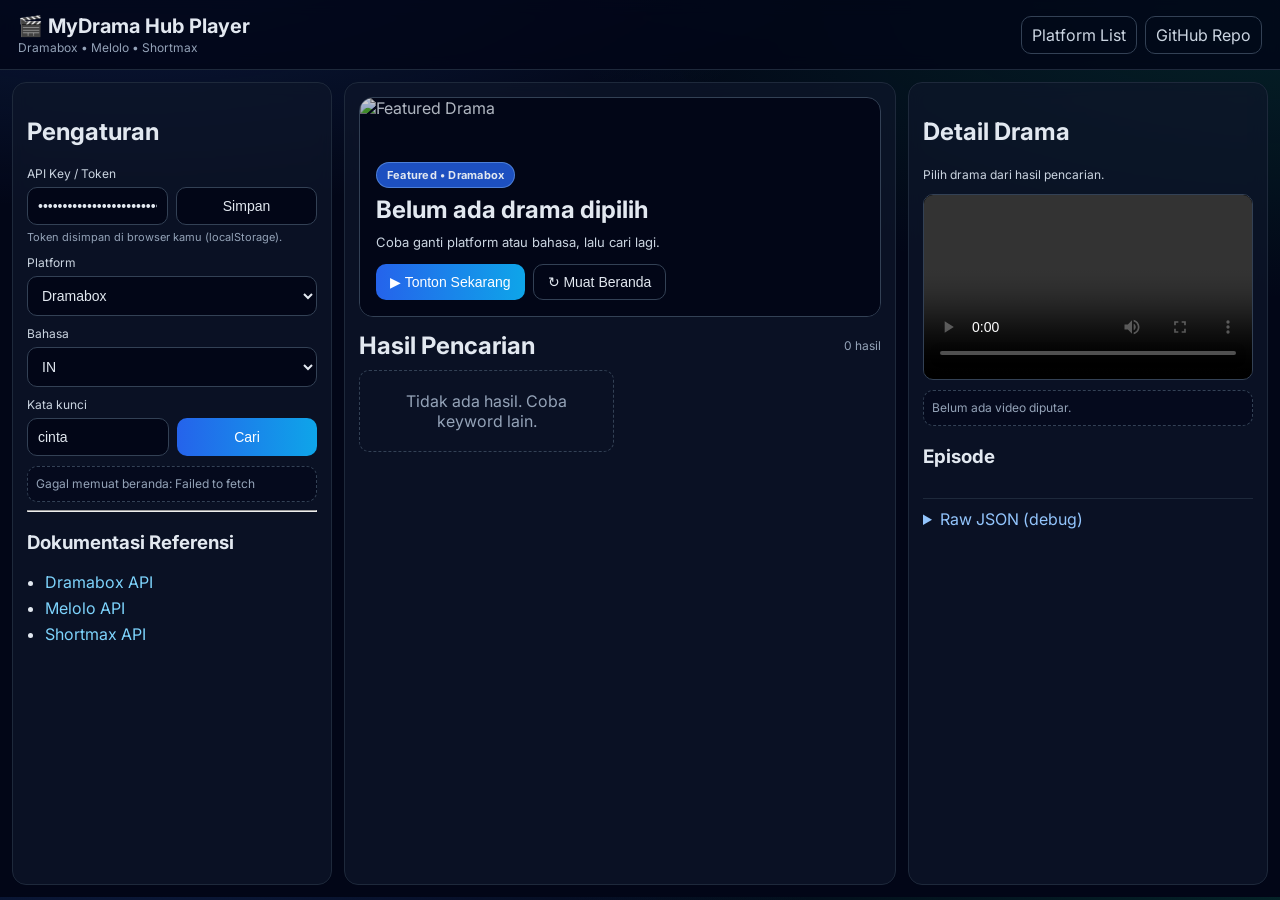
==== hub.html @ 2ad46fdf "Adopt Drakula-style platform catalog and split out dedicated hub player" ====
<!DOCTYPE html>
<html lang="id">
<head>
  <meta charset="UTF-8" />
  <meta name="viewport" content="width=device-width, initial-scale=1.0" />
  <title>MyDrama Hub Player</title>
  <meta name="description" content="Player drama dari Dramabox, Melolo, dan Shortmax dalam satu website." />
  <link rel="preconnect" href="https://fonts.googleapis.com">
  <link rel="preconnect" href="https://fonts.gstatic.com" crossorigin>
  <link href="https://fonts.googleapis.com/css2?family=Inter:wght@400;500;600;700;800&display=swap" rel="stylesheet">
  <link rel="stylesheet" href="hub.css" />
</head>
<body>
  <header class="topbar">
    <div>
      <h1>🎬 MyDrama Hub Player</h1>
      <p>Dramabox • Melolo • Shortmax</p>
    </div>
    <div class="top-actions">
      <a class="gh-link" href="./index.html">Platform List</a>
      <a class="gh-link" href="https://github.com/remek8787/mydrama" target="_blank" rel="noopener">GitHub Repo</a>
    </div>
  </header>

  <main class="layout">
    <aside class="panel left">
      <h2>Pengaturan</h2>

      <label>API Key / Token</label>
      <div class="row">
        <input id="apiKey" type="password" placeholder="Masukkan API key" />
        <button id="saveKeyBtn">Simpan</button>
      </div>
      <small>Token disimpan di browser kamu (localStorage).</small>

      <label>Platform</label>
      <select id="platformSelect"></select>

      <label>Bahasa</label>
      <select id="langSelect"></select>

      <label>Kata kunci</label>
      <div class="row">
        <input id="queryInput" type="text" placeholder="Opsional (kosong = beranda)" />
        <button id="searchBtn" class="primary">Cari</button>
      </div>

      <div id="status" class="status">Siap mencari drama…</div>

      <hr>
      <h3>Dokumentasi Referensi</h3>
      <ul class="links">
        <li><a href="https://dramabox.dramabos.my.id/api.html" target="_blank" rel="noopener">Dramabox API</a></li>
        <li><a href="https://melolo.dramabos.my.id/api.html" target="_blank" rel="noopener">Melolo API</a></li>
        <li><a href="https://shortmax.dramabos.my.id/api.html" target="_blank" rel="noopener">Shortmax API</a></li>
      </ul>
    </aside>

    <section class="panel content">
      <section id="heroBanner" class="hero-banner">
        <img id="heroImage" src="https://dummyimage.com/1200x500/0f172a/94a3b8&text=MyDrama+Hub" alt="Featured Drama" />
        <div class="hero-overlay">
          <span id="heroBadge" class="hero-badge">Featured</span>
          <h2 id="heroTitle">Selamat datang di MyDrama Hub</h2>
          <p id="heroDesc">Pilih platform lalu klik Cari untuk memulai. Sekarang sudah support autoplay beranda tanpa keyword.</p>
          <div class="hero-actions">
            <button id="heroWatchBtn" class="primary">▶ Tonton Sekarang</button>
            <button id="heroRefreshBtn">↻ Muat Beranda</button>
          </div>
        </div>
      </section>

      <div class="grid-title">
        <h2>Hasil Pencarian</h2>
        <span id="resultCount">0 hasil</span>
      </div>
      <div id="resultGrid" class="result-grid"></div>
    </section>

    <aside class="panel right">
      <h2 id="detailTitle">Detail Drama</h2>
      <div id="detailMeta" class="meta">Pilih drama dari hasil pencarian.</div>

      <div class="player-wrap">
        <video id="videoPlayer" controls playsinline></video>
      </div>
      <div id="playerInfo" class="status">Belum ada video diputar.</div>

      <h3>Episode</h3>
      <div id="episodeList" class="episode-list"></div>

      <details>
        <summary>Raw JSON (debug)</summary>
        <pre id="rawJson">{}</pre>
      </details>
    </aside>
  </main>

  <script src="https://cdn.jsdelivr.net/npm/hls.js@latest"></script>
  <script src="app.js"></script>
</body>
</html>
---- hub.css ----
* { box-sizing: border-box; }
body {
  margin: 0;
  font-family: Inter, system-ui, -apple-system, Segoe UI, Roboto, sans-serif;
  color: #e2e8f0;
  background:
    radial-gradient(1200px 500px at 10% -10%, rgba(59,130,246,.2), transparent 60%),
    radial-gradient(1200px 500px at 100% 0%, rgba(16,185,129,.16), transparent 60%),
    #020617;
}

.topbar {
  display: flex;
  justify-content: space-between;
  align-items: center;
  padding: 14px 18px;
  border-bottom: 1px solid #1e293b;
  background: rgba(2, 6, 23, 0.8);
  backdrop-filter: blur(8px);
  position: sticky;
  top: 0;
  z-index: 20;
}
.topbar h1 { margin: 0; font-size: 20px; }
.topbar p { margin: 2px 0 0; color: #94a3b8; font-size: 12px; }
.top-actions { display: flex; gap: 8px; }
.gh-link {
  color: #cbd5e1;
  text-decoration: none;
  border: 1px solid #334155;
  border-radius: 10px;
  padding: 8px 10px;
}
.gh-link:hover { border-color: #60a5fa; color: #fff; }

.layout {
  height: calc(100vh - 73px);
  display: grid;
  grid-template-columns: 320px 1fr 360px;
  gap: 12px;
  padding: 12px;
}

.panel {
  border: 1px solid #1e293b;
  border-radius: 14px;
  padding: 14px;
  background: rgba(15, 23, 42, 0.72);
  backdrop-filter: blur(8px);
  overflow: auto;
}

label {
  display: block;
  margin: 10px 0 6px;
  font-size: 12px;
  color: #cbd5e1;
}
input, select, button {
  width: 100%;
  border: 1px solid #334155;
  border-radius: 10px;
  background: #020617;
  color: #e2e8f0;
  padding: 10px;
  font-size: 14px;
}
button { cursor: pointer; }
button:hover { border-color: #60a5fa; }
button.primary {
  background: linear-gradient(90deg, #2563eb, #0ea5e9);
  border: none;
  color: #fff;
}
small { color: #94a3b8; font-size: 11px; }

.row {
  display: flex;
  gap: 8px;
}
.row > * { flex: 1; }

.status {
  margin-top: 10px;
  font-size: 12px;
  color: #94a3b8;
  line-height: 1.5;
  background: rgba(2,6,23,.45);
  border: 1px dashed #334155;
  border-radius: 10px;
  padding: 8px;
}

.links {
  margin: 8px 0 0;
  padding-left: 18px;
}
.links li { margin-bottom: 6px; }
.links a {
  color: #7dd3fc;
  text-decoration: none;
}
.links a:hover { text-decoration: underline; }

.grid-title {
  display: flex;
  justify-content: space-between;
  align-items: center;
  margin-bottom: 10px;
}
.grid-title h2 { margin: 0; }
.grid-title span { color: #94a3b8; font-size: 12px; }

.result-grid {
  display: grid;
  grid-template-columns: repeat(auto-fill, minmax(170px, 1fr));
  gap: 12px;
}

.hero-banner {
  position: relative;
  border: 1px solid #334155;
  border-radius: 14px;
  overflow: hidden;
  margin-bottom: 14px;
  min-height: 220px;
  background: #020617;
}
.hero-banner img {
  width: 100%;
  height: 260px;
  object-fit: cover;
  filter: saturate(1.1);
}
.hero-overlay {
  position: absolute;
  inset: 0;
  display: flex;
  flex-direction: column;
  justify-content: flex-end;
  gap: 8px;
  padding: 16px;
  background:
    linear-gradient(to top, rgba(2,6,23,.92) 10%, rgba(2,6,23,.45) 45%, rgba(2,6,23,.2) 100%);
}
.hero-badge {
  display: inline-flex;
  align-self: flex-start;
  font-size: 11px;
  font-weight: 700;
  letter-spacing: .02em;
  color: #e2e8f0;
  background: rgba(37,99,235,.8);
  border: 1px solid rgba(147,197,253,.4);
  border-radius: 999px;
  padding: 5px 10px;
}
.hero-overlay h2 {
  margin: 0;
  font-size: 24px;
  line-height: 1.2;
  max-width: 80%;
}
.hero-overlay p {
  margin: 0;
  color: #cbd5e1;
  font-size: 13px;
  line-height: 1.45;
  max-width: 75%;
}
.hero-actions {
  display: flex;
  gap: 8px;
  margin-top: 4px;
}
.hero-actions button {
  width: auto;
  padding: 9px 14px;
  border-radius: 10px;
}

.card {
  border: 1px solid #334155;
  border-radius: 12px;
  overflow: hidden;
  background: #020617;
  cursor: pointer;
  transition: .18s ease;
}
.card:hover {
  transform: translateY(-2px);
  border-color: #60a5fa;
}
.card.active {
  border-color: #22c55e;
  box-shadow: 0 0 0 1px rgba(34,197,94,.35) inset;
}
.card img {
  width: 100%;
  aspect-ratio: 2/3;
  object-fit: cover;
  background: #0f172a;
}
.card .info {
  padding: 10px;
}
.card .title {
  font-size: 13px;
  font-weight: 600;
  line-height: 1.35;
  min-height: 36px;
}
.card .sub {
  margin-top: 6px;
  font-size: 11px;
  color: #94a3b8;
}

.meta {
  font-size: 12px;
  color: #cbd5e1;
  line-height: 1.5;
  margin-bottom: 10px;
}

.player-wrap {
  border: 1px solid #334155;
  border-radius: 10px;
  overflow: hidden;
  background: #000;
}
#videoPlayer {
  width: 100%;
  min-height: 180px;
  background: #000;
}

.episode-list {
  margin-top: 8px;
  display: grid;
  grid-template-columns: repeat(auto-fill, minmax(72px, 1fr));
  gap: 6px;
}
.ep-btn {
  border: 1px solid #334155;
  background: #020617;
  border-radius: 8px;
  color: #e2e8f0;
  padding: 8px 6px;
  font-size: 12px;
}
.ep-btn:hover { border-color: #22c55e; }

details {
  margin-top: 12px;
  border-top: 1px solid #1e293b;
  padding-top: 10px;
}
summary { cursor: pointer; color: #93c5fd; }
pre {
  max-height: 260px;
  overflow: auto;
  font-size: 11px;
  background: #020617;
  border: 1px solid #334155;
  border-radius: 8px;
  padding: 8px;
  color: #cbd5e1;
}

.empty {
  border: 1px dashed #334155;
  border-radius: 10px;
  padding: 20px;
  color: #94a3b8;
  text-align: center;
}

@media (max-width: 1180px) {
  .layout {
    grid-template-columns: 300px 1fr;
    grid-template-rows: auto auto;
  }
  .right {
    grid-column: 1 / -1;
  }
}

@media (max-width: 760px) {
  .layout {
    grid-template-columns: 1fr;
    height: auto;
  }
  .panel { min-height: auto; }

  .hero-banner img { height: 220px; }
  .hero-overlay h2,
  .hero-overlay p {
    max-width: 100%;
  }
  .hero-actions {
    flex-wrap: wrap;
  }
}
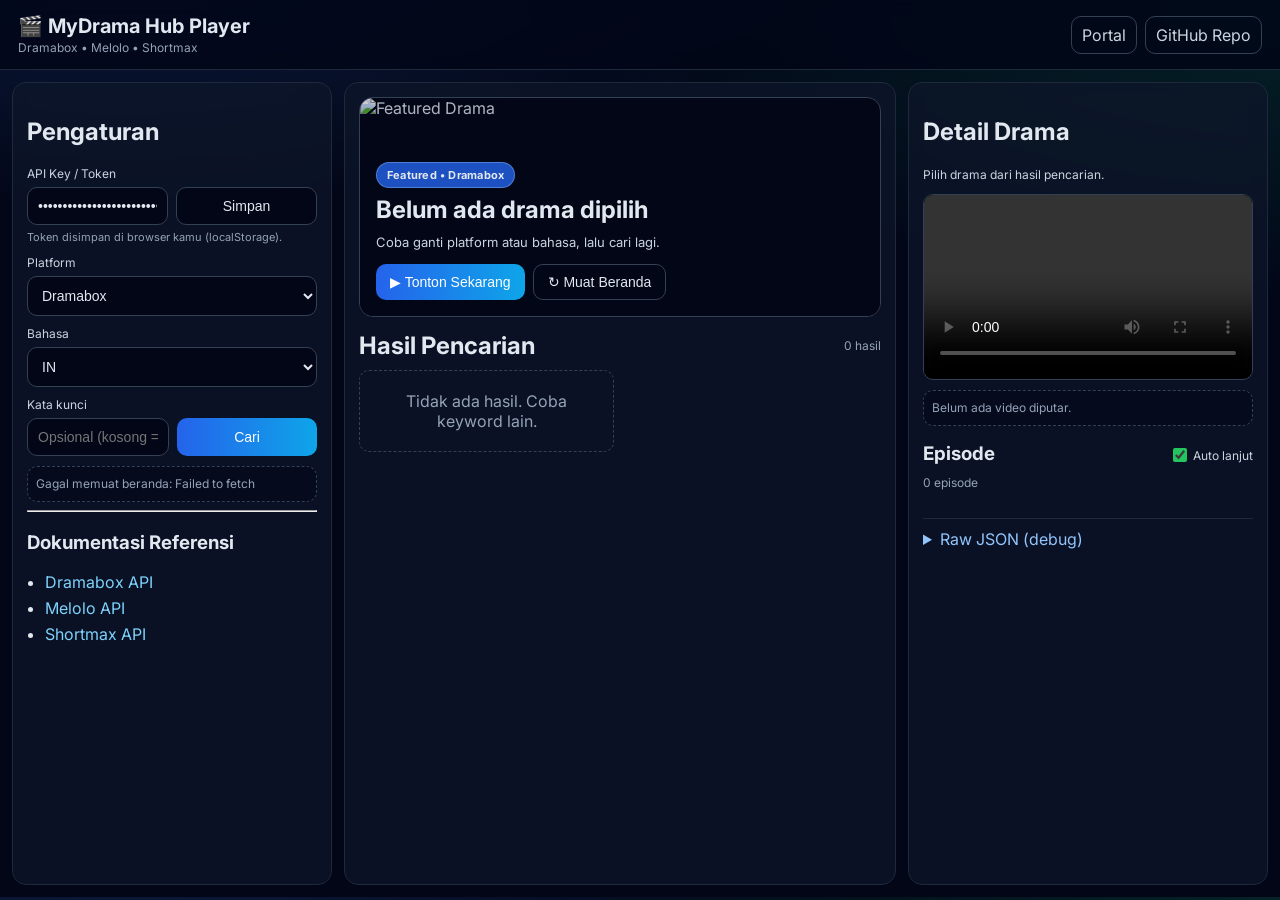
==== commit e4bc1d18: "Upgrade hub: pagination episode + auto next playback" ====
--- a/hub.html
+++ b/hub.html
@@ -4,11 +4,11 @@
   <meta charset="UTF-8" />
   <meta name="viewport" content="width=device-width, initial-scale=1.0" />
   <title>MyDrama Hub Player</title>
-  <meta name="description" content="Player drama dari Dramabox, Melolo, dan Shortmax dalam satu website." />
+  <meta name="description" content="Hub player untuk Dramabox, Melolo, dan Shortmax." />
   <link rel="preconnect" href="https://fonts.googleapis.com">
   <link rel="preconnect" href="https://fonts.gstatic.com" crossorigin>
   <link href="https://fonts.googleapis.com/css2?family=Inter:wght@400;500;600;700;800&display=swap" rel="stylesheet">
-  <link rel="stylesheet" href="hub.css" />
+  <link rel="stylesheet" href="style.css" />
 </head>
 <body>
   <header class="topbar">
@@ -16,8 +16,8 @@
       <h1>🎬 MyDrama Hub Player</h1>
       <p>Dramabox • Melolo • Shortmax</p>
     </div>
-    <div class="top-actions">
-      <a class="gh-link" href="./index.html">Platform List</a>
+    <div class="topbar-actions">
+      <a class="gh-link" href="portal.html">Portal</a>
       <a class="gh-link" href="https://github.com/remek8787/mydrama" target="_blank" rel="noopener">GitHub Repo</a>
     </div>
   </header>
@@ -86,7 +86,15 @@
       </div>
       <div id="playerInfo" class="status">Belum ada video diputar.</div>
 
-      <h3>Episode</h3>
+      <div class="episode-head">
+        <h3>Episode</h3>
+        <label class="auto-next">
+          <input id="autoNextToggle" type="checkbox" checked />
+          Auto lanjut
+        </label>
+      </div>
+      <div id="episodeSummary" class="episode-summary">0 episode</div>
+      <div id="episodePagination" class="episode-pagination"></div>
       <div id="episodeList" class="episode-list"></div>
 
       <details>
--- a/style.css
+++ b/style.css
@@ -0,0 +1,373 @@
+* { box-sizing: border-box; }
+body {
+  margin: 0;
+  font-family: Inter, system-ui, -apple-system, Segoe UI, Roboto, sans-serif;
+  color: #e2e8f0;
+  background:
+    radial-gradient(1200px 500px at 10% -10%, rgba(59,130,246,.2), transparent 60%),
+    radial-gradient(1200px 500px at 100% 0%, rgba(16,185,129,.16), transparent 60%),
+    #020617;
+}
+
+.topbar {
+  display: flex;
+  justify-content: space-between;
+  align-items: center;
+  padding: 14px 18px;
+  border-bottom: 1px solid #1e293b;
+  background: rgba(2, 6, 23, 0.8);
+  backdrop-filter: blur(8px);
+  position: sticky;
+  top: 0;
+  z-index: 20;
+}
+.topbar h1 { margin: 0; font-size: 20px; }
+.topbar p { margin: 2px 0 0; color: #94a3b8; font-size: 12px; }
+.topbar-actions {
+  display: flex;
+  gap: 8px;
+}
+.gh-link {
+  color: #cbd5e1;
+  text-decoration: none;
+  border: 1px solid #334155;
+  border-radius: 10px;
+  padding: 8px 10px;
+}
+.gh-link:hover { border-color: #60a5fa; color: #fff; }
+
+.layout {
+  height: calc(100vh - 73px);
+  display: grid;
+  grid-template-columns: 320px 1fr 360px;
+  gap: 12px;
+  padding: 12px;
+}
+
+.panel {
+  border: 1px solid #1e293b;
+  border-radius: 14px;
+  padding: 14px;
+  background: rgba(15, 23, 42, 0.72);
+  backdrop-filter: blur(8px);
+  overflow: auto;
+}
+
+label {
+  display: block;
+  margin: 10px 0 6px;
+  font-size: 12px;
+  color: #cbd5e1;
+}
+input, select, button {
+  width: 100%;
+  border: 1px solid #334155;
+  border-radius: 10px;
+  background: #020617;
+  color: #e2e8f0;
+  padding: 10px;
+  font-size: 14px;
+}
+button { cursor: pointer; }
+button:hover { border-color: #60a5fa; }
+button.primary {
+  background: linear-gradient(90deg, #2563eb, #0ea5e9);
+  border: none;
+  color: #fff;
+}
+small { color: #94a3b8; font-size: 11px; }
+
+.row {
+  display: flex;
+  gap: 8px;
+}
+.row > * { flex: 1; }
+
+.status {
+  margin-top: 10px;
+  font-size: 12px;
+  color: #94a3b8;
+  line-height: 1.5;
+  background: rgba(2,6,23,.45);
+  border: 1px dashed #334155;
+  border-radius: 10px;
+  padding: 8px;
+}
+
+.links {
+  margin: 8px 0 0;
+  padding-left: 18px;
+}
+.links li { margin-bottom: 6px; }
+.links a {
+  color: #7dd3fc;
+  text-decoration: none;
+}
+.links a:hover { text-decoration: underline; }
+
+.grid-title {
+  display: flex;
+  justify-content: space-between;
+  align-items: center;
+  margin-bottom: 10px;
+}
+.grid-title h2 { margin: 0; }
+.grid-title span { color: #94a3b8; font-size: 12px; }
+
+.result-grid {
+  display: grid;
+  grid-template-columns: repeat(auto-fill, minmax(170px, 1fr));
+  gap: 12px;
+}
+
+.hero-banner {
+  position: relative;
+  border: 1px solid #334155;
+  border-radius: 14px;
+  overflow: hidden;
+  margin-bottom: 14px;
+  min-height: 220px;
+  background: #020617;
+}
+.hero-banner img {
+  width: 100%;
+  height: 260px;
+  object-fit: cover;
+  filter: saturate(1.1);
+}
+.hero-overlay {
+  position: absolute;
+  inset: 0;
+  display: flex;
+  flex-direction: column;
+  justify-content: flex-end;
+  gap: 8px;
+  padding: 16px;
+  background:
+    linear-gradient(to top, rgba(2,6,23,.92) 10%, rgba(2,6,23,.45) 45%, rgba(2,6,23,.2) 100%);
+}
+.hero-badge {
+  display: inline-flex;
+  align-self: flex-start;
+  font-size: 11px;
+  font-weight: 700;
+  letter-spacing: .02em;
+  color: #e2e8f0;
+  background: rgba(37,99,235,.8);
+  border: 1px solid rgba(147,197,253,.4);
+  border-radius: 999px;
+  padding: 5px 10px;
+}
+.hero-overlay h2 {
+  margin: 0;
+  font-size: 24px;
+  line-height: 1.2;
+  max-width: 80%;
+}
+.hero-overlay p {
+  margin: 0;
+  color: #cbd5e1;
+  font-size: 13px;
+  line-height: 1.45;
+  max-width: 75%;
+}
+.hero-actions {
+  display: flex;
+  gap: 8px;
+  margin-top: 4px;
+}
+.hero-actions button {
+  width: auto;
+  padding: 9px 14px;
+  border-radius: 10px;
+}
+
+.card {
+  border: 1px solid #334155;
+  border-radius: 12px;
+  overflow: hidden;
+  background: #020617;
+  cursor: pointer;
+  transition: .18s ease;
+}
+.card:hover {
+  transform: translateY(-2px);
+  border-color: #60a5fa;
+}
+.card.active {
+  border-color: #22c55e;
+  box-shadow: 0 0 0 1px rgba(34,197,94,.35) inset;
+}
+.card img {
+  width: 100%;
+  aspect-ratio: 2/3;
+  object-fit: cover;
+  background: #0f172a;
+}
+.card .info {
+  padding: 10px;
+}
+.card .title {
+  font-size: 13px;
+  font-weight: 600;
+  line-height: 1.35;
+  min-height: 36px;
+}
+.card .sub {
+  margin-top: 6px;
+  font-size: 11px;
+  color: #94a3b8;
+}
+
+.meta {
+  font-size: 12px;
+  color: #cbd5e1;
+  line-height: 1.5;
+  margin-bottom: 10px;
+}
+
+.player-wrap {
+  border: 1px solid #334155;
+  border-radius: 10px;
+  overflow: hidden;
+  background: #000;
+}
+#videoPlayer {
+  width: 100%;
+  min-height: 180px;
+  background: #000;
+}
+
+.episode-list {
+  margin-top: 8px;
+  display: grid;
+  grid-template-columns: repeat(auto-fill, minmax(72px, 1fr));
+  gap: 6px;
+}
+.ep-btn {
+  border: 1px solid #334155;
+  background: #020617;
+  border-radius: 8px;
+  color: #e2e8f0;
+  padding: 8px 6px;
+  font-size: 12px;
+}
+.ep-btn:hover { border-color: #22c55e; }
+.ep-btn.playing {
+  border-color: #22c55e;
+  background: rgba(34, 197, 94, 0.18);
+}
+
+.episode-head {
+  margin-top: 12px;
+  display: flex;
+  align-items: center;
+  justify-content: space-between;
+  gap: 8px;
+}
+
+.episode-head h3 {
+  margin: 0;
+}
+
+.episode-summary {
+  margin-top: 6px;
+  font-size: 12px;
+  color: #94a3b8;
+}
+
+.episode-pagination {
+  margin-top: 8px;
+  display: flex;
+  align-items: center;
+  gap: 6px;
+  flex-wrap: wrap;
+}
+
+.ep-page-btn {
+  width: auto;
+  border: 1px solid #334155;
+  background: #0b1226;
+  border-radius: 8px;
+  color: #cbd5e1;
+  padding: 6px 10px;
+  font-size: 12px;
+}
+
+.ep-page-btn:disabled {
+  opacity: 0.45;
+  cursor: not-allowed;
+}
+
+.ep-page-info {
+  font-size: 12px;
+  color: #94a3b8;
+  padding: 0 2px;
+}
+
+.auto-next {
+  display: inline-flex;
+  align-items: center;
+  gap: 6px;
+  font-size: 12px;
+  color: #cbd5e1;
+}
+
+.auto-next input {
+  width: 14px;
+  height: 14px;
+  margin: 0;
+  accent-color: #22c55e;
+}
+
+details {
+  margin-top: 12px;
+  border-top: 1px solid #1e293b;
+  padding-top: 10px;
+}
+summary { cursor: pointer; color: #93c5fd; }
+pre {
+  max-height: 260px;
+  overflow: auto;
+  font-size: 11px;
+  background: #020617;
+  border: 1px solid #334155;
+  border-radius: 8px;
+  padding: 8px;
+  color: #cbd5e1;
+}
+
+.empty {
+  border: 1px dashed #334155;
+  border-radius: 10px;
+  padding: 20px;
+  color: #94a3b8;
+  text-align: center;
+}
+
+@media (max-width: 1180px) {
+  .layout {
+    grid-template-columns: 300px 1fr;
+    grid-template-rows: auto auto;
+  }
+  .right {
+    grid-column: 1 / -1;
+  }
+}
+
+@media (max-width: 760px) {
+  .layout {
+    grid-template-columns: 1fr;
+    height: auto;
+  }
+  .panel { min-height: auto; }
+
+  .hero-banner img { height: 220px; }
+  .hero-overlay h2,
+  .hero-overlay p {
+    max-width: 100%;
+  }
+  .hero-actions {
+    flex-wrap: wrap;
+  }
+}
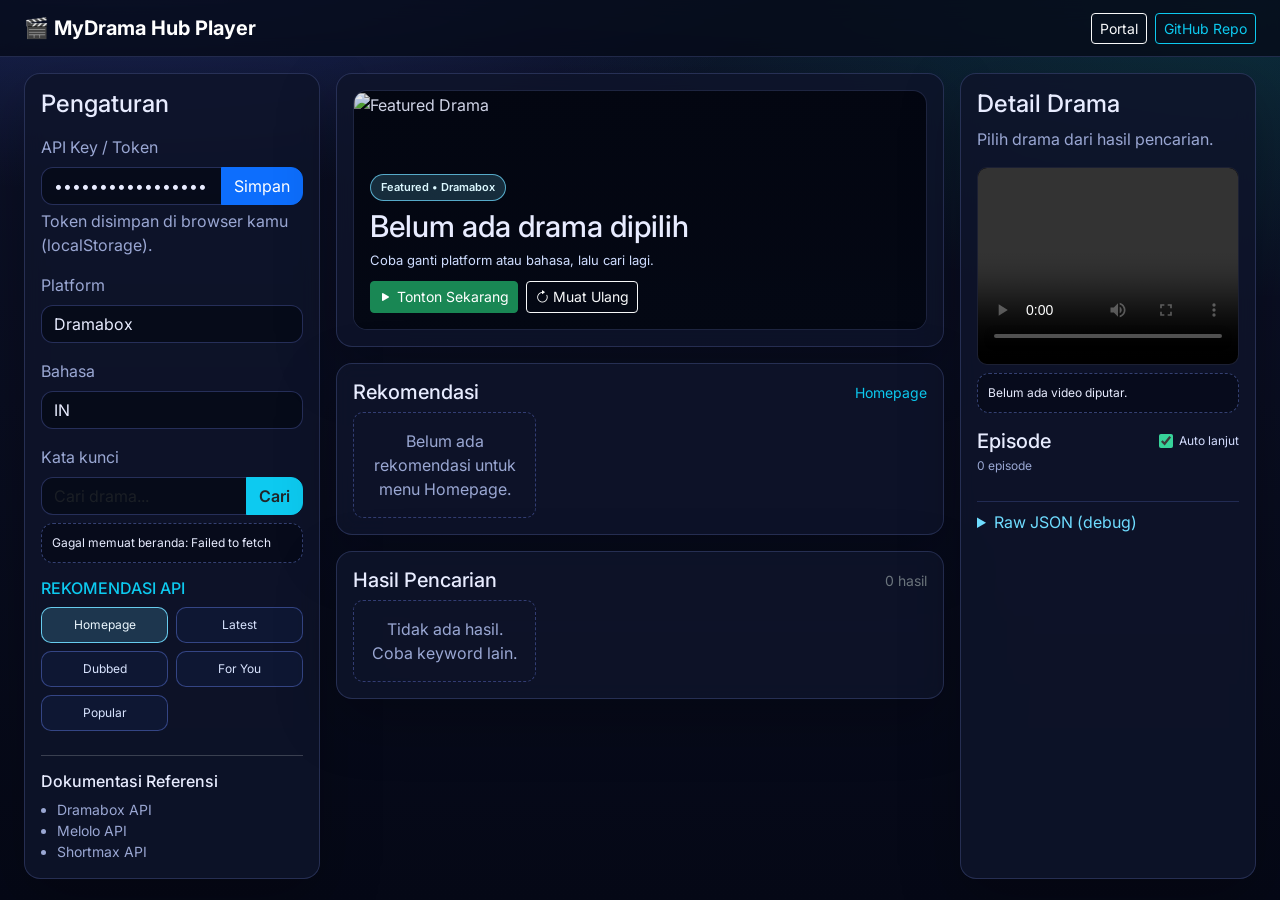
==== commit c6b39625: "Revamp UI Bootstrap + feed rekomendasi API" ====
--- a/hub.html
+++ b/hub.html
@@ -4,104 +4,133 @@
   <meta charset="UTF-8" />
   <meta name="viewport" content="width=device-width, initial-scale=1.0" />
   <title>MyDrama Hub Player</title>
-  <meta name="description" content="Hub player untuk Dramabox, Melolo, dan Shortmax." />
+  <meta name="description" content="Hub player untuk Dramabox, Melolo, dan Shortmax dengan rekomendasi otomatis." />
   <link rel="preconnect" href="https://fonts.googleapis.com">
   <link rel="preconnect" href="https://fonts.gstatic.com" crossorigin>
   <link href="https://fonts.googleapis.com/css2?family=Inter:wght@400;500;600;700;800&display=swap" rel="stylesheet">
+  <link href="https://cdn.jsdelivr.net/npm/bootstrap@5.3.3/dist/css/bootstrap.min.css" rel="stylesheet">
+  <link href="https://cdn.jsdelivr.net/npm/bootstrap-icons@1.11.3/font/bootstrap-icons.css" rel="stylesheet">
   <link rel="stylesheet" href="style.css" />
 </head>
-<body>
-  <header class="topbar">
-    <div>
-      <h1>🎬 MyDrama Hub Player</h1>
-      <p>Dramabox • Melolo • Shortmax</p>
+<body class="app-body">
+  <nav class="navbar navbar-expand-lg top-nav">
+    <div class="container-fluid px-3 px-lg-4">
+      <a class="navbar-brand fw-bold" href="#">🎬 MyDrama Hub Player</a>
+      <div class="d-flex gap-2">
+        <a class="btn btn-sm btn-outline-light" href="portal.html">Portal</a>
+        <a class="btn btn-sm btn-outline-info" href="https://github.com/remek8787/mydrama" target="_blank" rel="noopener">GitHub Repo</a>
+      </div>
     </div>
-    <div class="topbar-actions">
-      <a class="gh-link" href="portal.html">Portal</a>
-      <a class="gh-link" href="https://github.com/remek8787/mydrama" target="_blank" rel="noopener">GitHub Repo</a>
-    </div>
-  </header>
+  </nav>
 
-  <main class="layout">
-    <aside class="panel left">
-      <h2>Pengaturan</h2>
+  <main class="container-fluid py-3 px-3 px-lg-4">
+    <div class="row g-3 align-items-stretch">
+      <div class="col-12 col-xl-3">
+        <section class="panel p-3 h-100">
+          <h3 class="h4 mb-3">Pengaturan</h3>
 
-      <label>API Key / Token</label>
-      <div class="row">
-        <input id="apiKey" type="password" placeholder="Masukkan API key" />
-        <button id="saveKeyBtn">Simpan</button>
-      </div>
-      <small>Token disimpan di browser kamu (localStorage).</small>
+          <label class="form-label">API Key / Token</label>
+          <div class="input-group mb-1">
+            <input id="apiKey" type="password" class="form-control" placeholder="Masukkan API key" />
+            <button id="saveKeyBtn" class="btn btn-primary">Simpan</button>
+          </div>
+          <div class="hint mb-3">Token disimpan di browser kamu (localStorage).</div>
 
-      <label>Platform</label>
-      <select id="platformSelect"></select>
+          <label class="form-label">Platform</label>
+          <select id="platformSelect" class="form-select mb-3"></select>
 
-      <label>Bahasa</label>
-      <select id="langSelect"></select>
+          <label class="form-label">Bahasa</label>
+          <select id="langSelect" class="form-select mb-3"></select>
 
-      <label>Kata kunci</label>
-      <div class="row">
-        <input id="queryInput" type="text" placeholder="Opsional (kosong = beranda)" />
-        <button id="searchBtn" class="primary">Cari</button>
+          <label class="form-label">Kata kunci</label>
+          <div class="input-group mb-2">
+            <input id="queryInput" type="text" class="form-control" placeholder="Cari drama..." />
+            <button id="searchBtn" class="btn btn-info text-dark fw-semibold">Cari</button>
+          </div>
+
+          <div id="status" class="status mb-3">Siap mencari drama…</div>
+
+          <h4 class="h6 text-uppercase text-info mb-2">Rekomendasi API</h4>
+          <div id="feedButtons" class="feed-buttons mb-2">
+            <button class="feed-btn active" data-feed="homepage">Homepage</button>
+            <button class="feed-btn" data-feed="latest">Latest</button>
+            <button class="feed-btn" data-feed="dubbed">Dubbed</button>
+            <button class="feed-btn" data-feed="foryou">For You</button>
+            <button class="feed-btn" data-feed="popular">Popular</button>
+          </div>
+          <div id="popularKeywords" class="keyword-wrap mb-3"></div>
+
+          <hr class="border-secondary-subtle">
+          <h4 class="h6 mb-2">Dokumentasi Referensi</h4>
+          <ul class="mb-0 ps-3 small link-list">
+            <li><a href="https://dramabox.dramabos.my.id/api.html" target="_blank" rel="noopener">Dramabox API</a></li>
+            <li><a href="https://melolo.dramabos.my.id/api.html" target="_blank" rel="noopener">Melolo API</a></li>
+            <li><a href="https://shortmax.dramabos.my.id/api.html" target="_blank" rel="noopener">Shortmax API</a></li>
+          </ul>
+        </section>
       </div>
 
-      <div id="status" class="status">Siap mencari drama…</div>
+      <div class="col-12 col-xl-6">
+        <section class="panel p-3 mb-3">
+          <div id="heroBanner" class="hero-banner">
+            <img id="heroImage" src="https://dummyimage.com/1200x500/0f172a/94a3b8&text=MyDrama+Hub" alt="Featured Drama" />
+            <div class="hero-overlay">
+              <span id="heroBadge" class="hero-badge">Featured</span>
+              <h2 id="heroTitle">Selamat datang di MyDrama Hub</h2>
+              <p id="heroDesc">Pilih platform lalu klik Cari untuk memulai.</p>
+              <div class="d-flex flex-wrap gap-2 mt-1">
+                <button id="heroWatchBtn" class="btn btn-success btn-sm"><i class="bi bi-play-fill"></i> Tonton Sekarang</button>
+                <button id="heroRefreshBtn" class="btn btn-outline-light btn-sm"><i class="bi bi-arrow-clockwise"></i> Muat Ulang</button>
+              </div>
+            </div>
+          </div>
+        </section>
 
-      <hr>
-      <h3>Dokumentasi Referensi</h3>
-      <ul class="links">
-        <li><a href="https://dramabox.dramabos.my.id/api.html" target="_blank" rel="noopener">Dramabox API</a></li>
-        <li><a href="https://melolo.dramabos.my.id/api.html" target="_blank" rel="noopener">Melolo API</a></li>
-        <li><a href="https://shortmax.dramabos.my.id/api.html" target="_blank" rel="noopener">Shortmax API</a></li>
-      </ul>
-    </aside>
+        <section class="panel p-3 mb-3">
+          <div class="d-flex justify-content-between align-items-center mb-2">
+            <h3 class="h5 mb-0">Rekomendasi</h3>
+            <span id="recStatus" class="small text-info">Homepage</span>
+          </div>
+          <div id="recommendGrid" class="result-grid"></div>
+        </section>
 
-    <section class="panel content">
-      <section id="heroBanner" class="hero-banner">
-        <img id="heroImage" src="https://dummyimage.com/1200x500/0f172a/94a3b8&text=MyDrama+Hub" alt="Featured Drama" />
-        <div class="hero-overlay">
-          <span id="heroBadge" class="hero-badge">Featured</span>
-          <h2 id="heroTitle">Selamat datang di MyDrama Hub</h2>
-          <p id="heroDesc">Pilih platform lalu klik Cari untuk memulai. Sekarang sudah support autoplay beranda tanpa keyword.</p>
-          <div class="hero-actions">
-            <button id="heroWatchBtn" class="primary">▶ Tonton Sekarang</button>
-            <button id="heroRefreshBtn">↻ Muat Beranda</button>
+        <section class="panel p-3">
+          <div class="d-flex justify-content-between align-items-center mb-2">
+            <h3 class="h5 mb-0">Hasil Pencarian</h3>
+            <span id="resultCount" class="small text-secondary">0 hasil</span>
           </div>
-        </div>
-      </section>
+          <div id="resultGrid" class="result-grid"></div>
+        </section>
+      </div>
 
-      <div class="grid-title">
-        <h2>Hasil Pencarian</h2>
-        <span id="resultCount">0 hasil</span>
+      <div class="col-12 col-xl-3">
+        <section class="panel p-3 h-100">
+          <h3 id="detailTitle" class="h4 mb-2">Detail Drama</h3>
+          <div id="detailMeta" class="meta mb-3">Pilih drama dari hasil pencarian.</div>
+
+          <div class="player-wrap mb-2">
+            <video id="videoPlayer" controls playsinline></video>
+          </div>
+          <div id="playerInfo" class="status mb-3">Belum ada video diputar.</div>
+
+          <div class="d-flex justify-content-between align-items-center mb-1">
+            <h4 class="h5 mb-0">Episode</h4>
+            <label class="auto-next">
+              <input id="autoNextToggle" type="checkbox" checked />
+              Auto lanjut
+            </label>
+          </div>
+          <div id="episodeSummary" class="episode-summary">0 episode</div>
+          <div id="episodePagination" class="episode-pagination mb-2"></div>
+          <div id="episodeList" class="episode-list mb-2"></div>
+
+          <details>
+            <summary>Raw JSON (debug)</summary>
+            <pre id="rawJson">{}</pre>
+          </details>
+        </section>
       </div>
-      <div id="resultGrid" class="result-grid"></div>
-    </section>
-
-    <aside class="panel right">
-      <h2 id="detailTitle">Detail Drama</h2>
-      <div id="detailMeta" class="meta">Pilih drama dari hasil pencarian.</div>
-
-      <div class="player-wrap">
-        <video id="videoPlayer" controls playsinline></video>
-      </div>
-      <div id="playerInfo" class="status">Belum ada video diputar.</div>
-
-      <div class="episode-head">
-        <h3>Episode</h3>
-        <label class="auto-next">
-          <input id="autoNextToggle" type="checkbox" checked />
-          Auto lanjut
-        </label>
-      </div>
-      <div id="episodeSummary" class="episode-summary">0 episode</div>
-      <div id="episodePagination" class="episode-pagination"></div>
-      <div id="episodeList" class="episode-list"></div>
-
-      <details>
-        <summary>Raw JSON (debug)</summary>
-        <pre id="rawJson">{}</pre>
-      </details>
-    </aside>
+    </div>
   </main>
 
   <script src="https://cdn.jsdelivr.net/npm/hls.js@latest"></script>
--- a/style.css
+++ b/style.css
@@ -1,240 +1,253 @@
-* { box-sizing: border-box; }
-body {
+:root {
+  --bg-1: #050816;
+  --bg-2: #0c1128;
+  --panel: rgba(14, 20, 42, 0.86);
+  --line: rgba(138, 160, 255, 0.2);
+  --text: #e8ecff;
+  --muted: #9aa7d3;
+  --accent: #6fdcff;
+  --accent-2: #7b8dff;
+  --ok: #37d39a;
+}
+
+* {
+  box-sizing: border-box;
+}
+
+body.app-body {
   margin: 0;
-  font-family: Inter, system-ui, -apple-system, Segoe UI, Roboto, sans-serif;
-  color: #e2e8f0;
+  min-height: 100vh;
+  color: var(--text);
+  font-family: "Inter", system-ui, -apple-system, Segoe UI, Roboto, sans-serif;
   background:
-    radial-gradient(1200px 500px at 10% -10%, rgba(59,130,246,.2), transparent 60%),
-    radial-gradient(1200px 500px at 100% 0%, rgba(16,185,129,.16), transparent 60%),
-    #020617;
-}
-
-.topbar {
-  display: flex;
-  justify-content: space-between;
-  align-items: center;
-  padding: 14px 18px;
-  border-bottom: 1px solid #1e293b;
-  background: rgba(2, 6, 23, 0.8);
-  backdrop-filter: blur(8px);
+    radial-gradient(1200px 500px at 10% -12%, rgba(82, 115, 255, 0.3), transparent 60%),
+    radial-gradient(1200px 500px at 98% 0%, rgba(16, 209, 171, 0.16), transparent 60%),
+    linear-gradient(180deg, var(--bg-2), var(--bg-1));
+}
+
+.top-nav {
   position: sticky;
   top: 0;
-  z-index: 20;
-}
-.topbar h1 { margin: 0; font-size: 20px; }
-.topbar p { margin: 2px 0 0; color: #94a3b8; font-size: 12px; }
-.topbar-actions {
-  display: flex;
+  z-index: 30;
+  backdrop-filter: blur(10px);
+  background: rgba(5, 10, 24, 0.8);
+  border-bottom: 1px solid var(--line);
+}
+
+.navbar-brand {
+  color: #fff;
+}
+
+.panel {
+  border: 1px solid var(--line);
+  border-radius: 16px;
+  background: var(--panel);
+  backdrop-filter: blur(10px);
+  box-shadow: 0 20px 60px rgba(0, 0, 0, 0.25);
+}
+
+.form-label,
+.hint,
+.link-list a,
+.small,
+.meta,
+#resultCount,
+#recStatus,
+#episodeSummary {
+  color: var(--muted);
+}
+
+.form-control,
+.form-select,
+.input-group .btn {
+  border-radius: 12px;
+}
+
+.form-control,
+.form-select {
+  border: 1px solid rgba(123, 141, 255, 0.28);
+  background: rgba(5, 10, 24, 0.82);
+  color: var(--text);
+}
+
+.form-control:focus,
+.form-select:focus {
+  background: rgba(5, 10, 24, 0.92);
+  color: #fff;
+  border-color: var(--accent-2);
+  box-shadow: 0 0 0 0.2rem rgba(123, 141, 255, 0.2);
+}
+
+.status {
+  border: 1px dashed rgba(127, 152, 255, 0.38);
+  border-radius: 12px;
+  padding: 10px;
+  font-size: 12px;
+  line-height: 1.55;
+  background: rgba(4, 8, 20, 0.56);
+}
+
+.feed-buttons {
+  display: grid;
+  grid-template-columns: repeat(2, minmax(0, 1fr));
   gap: 8px;
 }
-.gh-link {
-  color: #cbd5e1;
-  text-decoration: none;
-  border: 1px solid #334155;
+
+.feed-btn {
+  border: 1px solid rgba(108, 138, 255, 0.4);
+  background: rgba(16, 26, 58, 0.7);
+  color: #d9e4ff;
   border-radius: 10px;
   padding: 8px 10px;
-}
-.gh-link:hover { border-color: #60a5fa; color: #fff; }
-
-.layout {
-  height: calc(100vh - 73px);
-  display: grid;
-  grid-template-columns: 320px 1fr 360px;
-  gap: 12px;
-  padding: 12px;
-}
-
-.panel {
-  border: 1px solid #1e293b;
-  border-radius: 14px;
-  padding: 14px;
-  background: rgba(15, 23, 42, 0.72);
-  backdrop-filter: blur(8px);
-  overflow: auto;
-}
-
-label {
-  display: block;
-  margin: 10px 0 6px;
-  font-size: 12px;
-  color: #cbd5e1;
-}
-input, select, button {
-  width: 100%;
-  border: 1px solid #334155;
-  border-radius: 10px;
-  background: #020617;
-  color: #e2e8f0;
-  padding: 10px;
-  font-size: 14px;
-}
-button { cursor: pointer; }
-button:hover { border-color: #60a5fa; }
-button.primary {
-  background: linear-gradient(90deg, #2563eb, #0ea5e9);
-  border: none;
-  color: #fff;
-}
-small { color: #94a3b8; font-size: 11px; }
-
-.row {
+  font-size: 12px;
+  transition: 0.16s ease;
+}
+
+.feed-btn.active {
+  border-color: rgba(111, 220, 255, 0.9);
+  background: rgba(111, 220, 255, 0.18);
+  color: #ecf8ff;
+}
+
+.feed-btn.disabled,
+.feed-btn:disabled {
+  opacity: 0.45;
+  cursor: not-allowed;
+}
+
+.keyword-wrap {
   display: flex;
-  gap: 8px;
-}
-.row > * { flex: 1; }
-
-.status {
-  margin-top: 10px;
-  font-size: 12px;
-  color: #94a3b8;
-  line-height: 1.5;
-  background: rgba(2,6,23,.45);
-  border: 1px dashed #334155;
-  border-radius: 10px;
-  padding: 8px;
-}
-
-.links {
-  margin: 8px 0 0;
-  padding-left: 18px;
-}
-.links li { margin-bottom: 6px; }
-.links a {
-  color: #7dd3fc;
+  flex-wrap: wrap;
+  gap: 6px;
+}
+
+.keyword-chip {
+  border: 1px solid rgba(88, 218, 170, 0.48);
+  background: rgba(55, 211, 154, 0.14);
+  color: #b9f4de;
+  border-radius: 999px;
+  padding: 5px 10px;
+  font-size: 11px;
+}
+
+.link-list a {
   text-decoration: none;
 }
-.links a:hover { text-decoration: underline; }
-
-.grid-title {
-  display: flex;
-  justify-content: space-between;
-  align-items: center;
-  margin-bottom: 10px;
-}
-.grid-title h2 { margin: 0; }
-.grid-title span { color: #94a3b8; font-size: 12px; }
-
-.result-grid {
-  display: grid;
-  grid-template-columns: repeat(auto-fill, minmax(170px, 1fr));
-  gap: 12px;
+
+.link-list a:hover {
+  color: #d7fbff;
+  text-decoration: underline;
 }
 
 .hero-banner {
   position: relative;
-  border: 1px solid #334155;
+  overflow: hidden;
+  border: 1px solid var(--line);
   border-radius: 14px;
-  overflow: hidden;
-  margin-bottom: 14px;
-  min-height: 220px;
-  background: #020617;
-}
+  min-height: 240px;
+  background: #030611;
+}
+
 .hero-banner img {
   width: 100%;
-  height: 260px;
+  height: 310px;
   object-fit: cover;
-  filter: saturate(1.1);
-}
+}
+
 .hero-overlay {
   position: absolute;
   inset: 0;
+  padding: 16px;
   display: flex;
   flex-direction: column;
   justify-content: flex-end;
-  gap: 8px;
-  padding: 16px;
-  background:
-    linear-gradient(to top, rgba(2,6,23,.92) 10%, rgba(2,6,23,.45) 45%, rgba(2,6,23,.2) 100%);
-}
+  gap: 7px;
+  background: linear-gradient(to top, rgba(4, 8, 20, 0.95) 8%, rgba(4, 8, 20, 0.3) 56%, rgba(4, 8, 20, 0.08) 100%);
+}
+
 .hero-badge {
-  display: inline-flex;
-  align-self: flex-start;
+  width: fit-content;
+  padding: 4px 10px;
+  border-radius: 999px;
+  border: 1px solid rgba(111, 220, 255, 0.72);
+  background: rgba(111, 220, 255, 0.18);
+  color: #dcf8ff;
   font-size: 11px;
-  font-weight: 700;
-  letter-spacing: .02em;
-  color: #e2e8f0;
-  background: rgba(37,99,235,.8);
-  border: 1px solid rgba(147,197,253,.4);
-  border-radius: 999px;
-  padding: 5px 10px;
-}
+  font-weight: 600;
+}
+
 .hero-overlay h2 {
   margin: 0;
-  font-size: 24px;
-  line-height: 1.2;
-  max-width: 80%;
-}
+  font-size: clamp(22px, 2.8vw, 30px);
+}
+
 .hero-overlay p {
   margin: 0;
-  color: #cbd5e1;
+  color: #cfddff;
   font-size: 13px;
-  line-height: 1.45;
-  max-width: 75%;
-}
-.hero-actions {
-  display: flex;
-  gap: 8px;
-  margin-top: 4px;
-}
-.hero-actions button {
-  width: auto;
-  padding: 9px 14px;
-  border-radius: 10px;
-}
-
-.card {
-  border: 1px solid #334155;
+  max-width: 82%;
+}
+
+.result-grid {
+  display: grid;
+  grid-template-columns: repeat(auto-fill, minmax(160px, 1fr));
+  gap: 12px;
+}
+
+.drama-card {
+  border: 1px solid rgba(123, 141, 255, 0.28);
   border-radius: 12px;
   overflow: hidden;
-  background: #020617;
+  background: rgba(3, 8, 22, 0.82);
   cursor: pointer;
-  transition: .18s ease;
-}
-.card:hover {
+  transition: 0.18s ease;
+}
+
+.drama-card:hover {
   transform: translateY(-2px);
-  border-color: #60a5fa;
-}
-.card.active {
-  border-color: #22c55e;
-  box-shadow: 0 0 0 1px rgba(34,197,94,.35) inset;
-}
-.card img {
+  border-color: rgba(111, 220, 255, 0.75);
+  box-shadow: 0 10px 25px rgba(0, 0, 0, 0.2);
+}
+
+.drama-card.active {
+  border-color: rgba(55, 211, 154, 0.92);
+  box-shadow: 0 0 0 1px rgba(55, 211, 154, 0.6) inset;
+}
+
+.drama-card img {
   width: 100%;
-  aspect-ratio: 2/3;
+  aspect-ratio: 2 / 3;
   object-fit: cover;
-  background: #0f172a;
-}
-.card .info {
+  background: #0b1228;
+}
+
+.drama-card .info {
   padding: 10px;
 }
-.card .title {
+
+.drama-card .title {
   font-size: 13px;
   font-weight: 600;
-  line-height: 1.35;
+  line-height: 1.36;
   min-height: 36px;
 }
-.card .sub {
+
+.drama-card .sub {
   margin-top: 6px;
   font-size: 11px;
-  color: #94a3b8;
-}
-
-.meta {
-  font-size: 12px;
-  color: #cbd5e1;
-  line-height: 1.5;
-  margin-bottom: 10px;
+  color: var(--muted);
 }
 
 .player-wrap {
-  border: 1px solid #334155;
+  border: 1px solid var(--line);
   border-radius: 10px;
   overflow: hidden;
   background: #000;
 }
+
 #videoPlayer {
   width: 100%;
-  min-height: 180px;
+  min-height: 190px;
   background: #000;
 }
 
@@ -242,54 +255,45 @@
   margin-top: 8px;
   display: grid;
   grid-template-columns: repeat(auto-fill, minmax(72px, 1fr));
-  gap: 6px;
-}
+  gap: 7px;
+}
+
 .ep-btn {
-  border: 1px solid #334155;
-  background: #020617;
+  border: 1px solid rgba(125, 145, 255, 0.35);
   border-radius: 8px;
-  color: #e2e8f0;
+  background: rgba(6, 11, 26, 0.9);
+  color: #e7ecff;
   padding: 8px 6px;
   font-size: 12px;
 }
-.ep-btn:hover { border-color: #22c55e; }
+
+.ep-btn:hover {
+  border-color: var(--ok);
+}
+
 .ep-btn.playing {
-  border-color: #22c55e;
-  background: rgba(34, 197, 94, 0.18);
-}
-
-.episode-head {
-  margin-top: 12px;
-  display: flex;
-  align-items: center;
-  justify-content: space-between;
-  gap: 8px;
-}
-
-.episode-head h3 {
-  margin: 0;
+  border-color: var(--ok);
+  background: rgba(55, 211, 154, 0.18);
 }
 
 .episode-summary {
-  margin-top: 6px;
-  font-size: 12px;
-  color: #94a3b8;
+  font-size: 12px;
 }
 
 .episode-pagination {
   margin-top: 8px;
   display: flex;
+  flex-wrap: wrap;
+  gap: 6px;
   align-items: center;
-  gap: 6px;
-  flex-wrap: wrap;
 }
 
 .ep-page-btn {
   width: auto;
-  border: 1px solid #334155;
-  background: #0b1226;
+  border: 1px solid rgba(123, 141, 255, 0.38);
   border-radius: 8px;
-  color: #cbd5e1;
+  background: rgba(11, 18, 38, 0.85);
+  color: #d4ddff;
   padding: 6px 10px;
   font-size: 12px;
 }
@@ -301,8 +305,7 @@
 
 .ep-page-info {
   font-size: 12px;
-  color: #94a3b8;
-  padding: 0 2px;
+  color: var(--muted);
 }
 
 .auto-next {
@@ -310,64 +313,58 @@
   align-items: center;
   gap: 6px;
   font-size: 12px;
-  color: #cbd5e1;
+  color: #d4ddff;
 }
 
 .auto-next input {
   width: 14px;
   height: 14px;
   margin: 0;
-  accent-color: #22c55e;
+  accent-color: var(--ok);
 }
 
 details {
-  margin-top: 12px;
-  border-top: 1px solid #1e293b;
-  padding-top: 10px;
-}
-summary { cursor: pointer; color: #93c5fd; }
+  margin-top: 10px;
+  border-top: 1px solid rgba(123, 141, 255, 0.2);
+  padding-top: 8px;
+}
+
+summary {
+  cursor: pointer;
+  color: var(--accent);
+}
+
 pre {
-  max-height: 260px;
+  max-height: 250px;
   overflow: auto;
-  font-size: 11px;
-  background: #020617;
-  border: 1px solid #334155;
+  border: 1px solid rgba(123, 141, 255, 0.3);
   border-radius: 8px;
   padding: 8px;
-  color: #cbd5e1;
+  background: rgba(2, 5, 16, 0.9);
+  color: #d8e2ff;
+  font-size: 11px;
 }
 
 .empty {
-  border: 1px dashed #334155;
+  border: 1px dashed rgba(123, 141, 255, 0.35);
   border-radius: 10px;
-  padding: 20px;
-  color: #94a3b8;
+  padding: 16px;
+  color: var(--muted);
   text-align: center;
 }
 
-@media (max-width: 1180px) {
-  .layout {
-    grid-template-columns: 300px 1fr;
-    grid-template-rows: auto auto;
+@media (max-width: 1200px) {
+  .hero-banner img {
+    height: 260px;
   }
-  .right {
-    grid-column: 1 / -1;
+}
+
+@media (max-width: 768px) {
+  .hero-banner img {
+    height: 220px;
   }
-}
-
-@media (max-width: 760px) {
-  .layout {
-    grid-template-columns: 1fr;
-    height: auto;
-  }
-  .panel { min-height: auto; }
-
-  .hero-banner img { height: 220px; }
-  .hero-overlay h2,
+
   .hero-overlay p {
     max-width: 100%;
   }
-  .hero-actions {
-    flex-wrap: wrap;
-  }
-}
+}
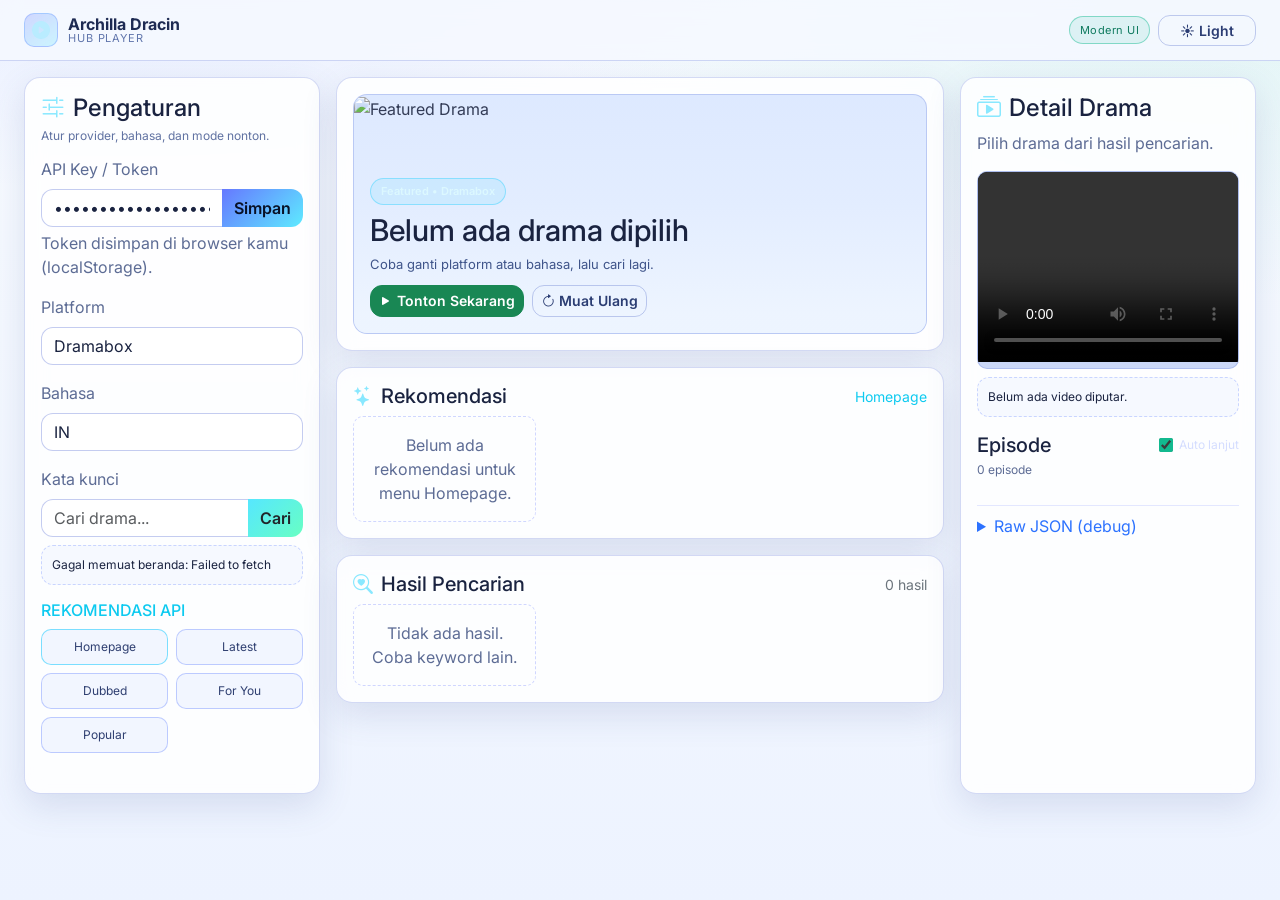
==== commit 0d29b5b9: "Add theme toggle and modern animations" ====
--- a/hub.html
+++ b/hub.html
@@ -3,31 +3,39 @@
 <head>
   <meta charset="UTF-8" />
   <meta name="viewport" content="width=device-width, initial-scale=1.0" />
-  <title>MyDrama Hub Player</title>
+  <title>Archilla Dracin Hub Player</title>
   <meta name="description" content="Hub player untuk Dramabox, Melolo, dan Shortmax dengan rekomendasi otomatis." />
   <link rel="preconnect" href="https://fonts.googleapis.com">
   <link rel="preconnect" href="https://fonts.gstatic.com" crossorigin>
   <link href="https://fonts.googleapis.com/css2?family=Inter:wght@400;500;600;700;800&display=swap" rel="stylesheet">
   <link href="https://cdn.jsdelivr.net/npm/bootstrap@5.3.3/dist/css/bootstrap.min.css" rel="stylesheet">
   <link href="https://cdn.jsdelivr.net/npm/bootstrap-icons@1.11.3/font/bootstrap-icons.css" rel="stylesheet">
+  <link rel="stylesheet" href="https://cdnjs.cloudflare.com/ajax/libs/animate.css/4.1.1/animate.min.css" />
   <link rel="stylesheet" href="style.css" />
 </head>
 <body class="app-body">
-  <nav class="navbar navbar-expand-lg top-nav">
+  <nav class="navbar navbar-expand-lg top-nav py-2">
     <div class="container-fluid px-3 px-lg-4">
-      <a class="navbar-brand fw-bold" href="#">🎬 MyDrama Hub Player</a>
-      <div class="d-flex gap-2">
-        <a class="btn btn-sm btn-outline-light" href="portal.html">Portal</a>
-        <a class="btn btn-sm btn-outline-info" href="https://github.com/remek8787/mydrama" target="_blank" rel="noopener">GitHub Repo</a>
+      <a class="navbar-brand brand-wrap" href="#">
+        <span class="brand-mark"><i class="bi bi-play-circle-fill"></i></span>
+        <span class="brand-text">
+          <strong>Archilla Dracin</strong>
+          <small>Hub Player</small>
+        </span>
+      </a>
+      <div class="d-flex gap-2 align-items-center">
+        <span class="ui-badge">Modern UI</span>
+        <button id="themeToggle" class="btn btn-sm btn-outline-light" type="button" title="Ganti tema">🌙 Dark</button>
       </div>
     </div>
   </nav>
 
   <main class="container-fluid py-3 px-3 px-lg-4">
     <div class="row g-3 align-items-stretch">
-      <div class="col-12 col-xl-3">
-        <section class="panel p-3 h-100">
-          <h3 class="h4 mb-3">Pengaturan</h3>
+      <div class="col-12 col-xl-3 order-2 order-xl-1">
+        <section class="panel p-2 p-md-3 h-100">
+          <h3 class="h4 mb-1 section-title"><i class="bi bi-sliders2"></i> Pengaturan</h3>
+          <p class="panel-subtitle">Atur provider, bahasa, dan mode nonton.</p>
 
           <label class="form-label">API Key / Token</label>
           <div class="input-group mb-1">
@@ -60,23 +68,16 @@
           </div>
           <div id="popularKeywords" class="keyword-wrap mb-3"></div>
 
-          <hr class="border-secondary-subtle">
-          <h4 class="h6 mb-2">Dokumentasi Referensi</h4>
-          <ul class="mb-0 ps-3 small link-list">
-            <li><a href="https://dramabox.dramabos.my.id/api.html" target="_blank" rel="noopener">Dramabox API</a></li>
-            <li><a href="https://melolo.dramabos.my.id/api.html" target="_blank" rel="noopener">Melolo API</a></li>
-            <li><a href="https://shortmax.dramabos.my.id/api.html" target="_blank" rel="noopener">Shortmax API</a></li>
-          </ul>
         </section>
       </div>
 
-      <div class="col-12 col-xl-6">
-        <section class="panel p-3 mb-3">
+      <div class="col-12 col-xl-6 order-1 order-xl-2">
+        <section class="panel p-2 p-md-3 mb-3">
           <div id="heroBanner" class="hero-banner">
             <img id="heroImage" src="https://dummyimage.com/1200x500/0f172a/94a3b8&text=MyDrama+Hub" alt="Featured Drama" />
             <div class="hero-overlay">
               <span id="heroBadge" class="hero-badge">Featured</span>
-              <h2 id="heroTitle">Selamat datang di MyDrama Hub</h2>
+              <h2 id="heroTitle">Selamat datang di Archilla Dracin Hub</h2>
               <p id="heroDesc">Pilih platform lalu klik Cari untuk memulai.</p>
               <div class="d-flex flex-wrap gap-2 mt-1">
                 <button id="heroWatchBtn" class="btn btn-success btn-sm"><i class="bi bi-play-fill"></i> Tonton Sekarang</button>
@@ -86,30 +87,31 @@
           </div>
         </section>
 
-        <section class="panel p-3 mb-3">
+        <section class="panel p-2 p-md-3 mb-3">
           <div class="d-flex justify-content-between align-items-center mb-2">
-            <h3 class="h5 mb-0">Rekomendasi</h3>
+            <h3 class="h5 mb-0 section-title"><i class="bi bi-stars"></i> Rekomendasi</h3>
             <span id="recStatus" class="small text-info">Homepage</span>
           </div>
           <div id="recommendGrid" class="result-grid"></div>
         </section>
 
-        <section class="panel p-3">
+        <section class="panel p-2 p-md-3">
           <div class="d-flex justify-content-between align-items-center mb-2">
-            <h3 class="h5 mb-0">Hasil Pencarian</h3>
+            <h3 class="h5 mb-0 section-title"><i class="bi bi-search-heart"></i> Hasil Pencarian</h3>
             <span id="resultCount" class="small text-secondary">0 hasil</span>
           </div>
           <div id="resultGrid" class="result-grid"></div>
         </section>
       </div>
 
-      <div class="col-12 col-xl-3">
-        <section class="panel p-3 h-100">
-          <h3 id="detailTitle" class="h4 mb-2">Detail Drama</h3>
+      <div class="col-12 col-xl-3 order-3 order-xl-3">
+        <section class="panel p-2 p-md-3 h-100">
+          <h3 id="detailTitle" class="h4 mb-2 section-title"><i class="bi bi-collection-play"></i> Detail Drama</h3>
           <div id="detailMeta" class="meta mb-3">Pilih drama dari hasil pencarian.</div>
 
           <div class="player-wrap mb-2">
             <video id="videoPlayer" controls playsinline></video>
+            <div id="tapSeekHint" class="tap-seek-hint"></div>
           </div>
           <div id="playerInfo" class="status mb-3">Belum ada video diputar.</div>
 
--- a/style.css
+++ b/style.css
@@ -19,10 +19,57 @@
   min-height: 100vh;
   color: var(--text);
   font-family: "Inter", system-ui, -apple-system, Segoe UI, Roboto, sans-serif;
+  transition: background 0.35s ease, color 0.25s ease;
   background:
     radial-gradient(1200px 500px at 10% -12%, rgba(82, 115, 255, 0.3), transparent 60%),
     radial-gradient(1200px 500px at 98% 0%, rgba(16, 209, 171, 0.16), transparent 60%),
     linear-gradient(180deg, var(--bg-2), var(--bg-1));
+}
+
+body.app-body.light-mode {
+  --bg-1: #edf3ff;
+  --bg-2: #f8fbff;
+  --panel: rgba(255, 255, 255, 0.84);
+  --line: rgba(77, 102, 208, 0.24);
+  --text: #1a2340;
+  --muted: #5d6c95;
+  --accent: #2c72ff;
+  --accent-2: #4c74ff;
+  --ok: #12b98f;
+  background:
+    radial-gradient(1200px 500px at 10% -12%, rgba(106, 131, 255, 0.16), transparent 60%),
+    radial-gradient(1200px 500px at 98% 0%, rgba(35, 192, 160, 0.1), transparent 60%),
+    linear-gradient(180deg, var(--bg-2), var(--bg-1));
+}
+
+.app-body .btn {
+  border-radius: 12px;
+  font-weight: 600;
+}
+
+.app-body .btn-primary {
+  border: none;
+  background: linear-gradient(135deg, #6678ff, #5eebff);
+  color: #081126;
+}
+
+.app-body .btn-info {
+  border: none;
+  background: linear-gradient(135deg, #56e7ff, #68ffc3);
+}
+
+.app-body .btn-outline-light {
+  border-color: rgba(192, 205, 255, 0.42);
+  color: #e3ebff;
+}
+
+body.app-body.light-mode .btn-outline-light {
+  border-color: rgba(89, 112, 204, 0.35);
+  color: #2b3d73;
+}
+
+#themeToggle {
+  min-width: 98px;
 }
 
 .top-nav {
@@ -34,8 +81,73 @@
   border-bottom: 1px solid var(--line);
 }
 
+body.app-body.light-mode .top-nav {
+  background: rgba(245, 249, 255, 0.88);
+}
+
 .navbar-brand {
   color: #fff;
+}
+
+.brand-wrap {
+  display: inline-flex;
+  align-items: center;
+  gap: 10px;
+}
+
+.brand-mark {
+  width: 34px;
+  height: 34px;
+  display: inline-flex;
+  align-items: center;
+  justify-content: center;
+  border-radius: 10px;
+  background: linear-gradient(145deg, rgba(102, 120, 255, 0.25), rgba(94, 235, 255, 0.28));
+  border: 1px solid rgba(121, 157, 255, 0.45);
+  color: #b9ecff;
+  font-size: 18px;
+}
+
+.brand-text {
+  display: inline-flex;
+  flex-direction: column;
+  line-height: 1.05;
+}
+
+.brand-text strong {
+  color: #f3f7ff;
+  font-size: 16px;
+}
+
+body.app-body.light-mode .brand-text strong {
+  color: #1e2b53;
+}
+
+.brand-text small {
+  color: #9eb0e7;
+  font-size: 11px;
+  letter-spacing: 0.08em;
+  text-transform: uppercase;
+}
+
+body.app-body.light-mode .brand-text small {
+  color: #6176ac;
+}
+
+.ui-badge {
+  border: 1px solid rgba(104, 255, 195, 0.62);
+  background: rgba(104, 255, 195, 0.14);
+  color: #bafde3;
+  border-radius: 999px;
+  padding: 5px 10px;
+  font-size: 11px;
+  letter-spacing: 0.04em;
+}
+
+body.app-body.light-mode .ui-badge {
+  border-color: rgba(18, 185, 143, 0.45);
+  background: rgba(18, 185, 143, 0.1);
+  color: #0f7a5f;
 }
 
 .panel {
@@ -44,6 +156,31 @@
   background: var(--panel);
   backdrop-filter: blur(10px);
   box-shadow: 0 20px 60px rgba(0, 0, 0, 0.25);
+  animation: panelFadeUp 0.45s ease both;
+}
+
+body.app-body.light-mode .panel {
+  box-shadow: 0 12px 34px rgba(68, 85, 146, 0.15);
+}
+
+.section-title {
+  display: inline-flex;
+  align-items: center;
+  gap: 8px;
+}
+
+.section-title i {
+  color: #89e8ff;
+}
+
+.panel-subtitle {
+  color: #95a4d8;
+  font-size: 12px;
+  margin-bottom: 12px;
+}
+
+body.app-body.light-mode .panel-subtitle {
+  color: #6072a2;
 }
 
 .form-label,
@@ -70,6 +207,12 @@
   color: var(--text);
 }
 
+body.app-body.light-mode .form-control,
+body.app-body.light-mode .form-select {
+  background: rgba(255, 255, 255, 0.95);
+  border-color: rgba(92, 115, 214, 0.36);
+}
+
 .form-control:focus,
 .form-select:focus {
   background: rgba(5, 10, 24, 0.92);
@@ -85,6 +228,10 @@
   font-size: 12px;
   line-height: 1.55;
   background: rgba(4, 8, 20, 0.56);
+}
+
+body.app-body.light-mode .status {
+  background: rgba(244, 248, 255, 0.82);
 }
 
 .feed-buttons {
@@ -103,6 +250,11 @@
   transition: 0.16s ease;
 }
 
+body.app-body.light-mode .feed-btn {
+  background: rgba(242, 246, 255, 0.95);
+  color: #2f3f71;
+}
+
 .feed-btn.active {
   border-color: rgba(111, 220, 255, 0.9);
   background: rgba(111, 220, 255, 0.18);
@@ -130,6 +282,11 @@
   font-size: 11px;
 }
 
+body.app-body.light-mode .keyword-chip {
+  color: #0e7f60;
+  background: rgba(18, 185, 143, 0.12);
+}
+
 .link-list a {
   text-decoration: none;
 }
@@ -146,6 +303,10 @@
   border-radius: 14px;
   min-height: 240px;
   background: #030611;
+}
+
+body.app-body.light-mode .hero-banner {
+  background: #dce8ff;
 }
 
 .hero-banner img {
@@ -165,6 +326,10 @@
   background: linear-gradient(to top, rgba(4, 8, 20, 0.95) 8%, rgba(4, 8, 20, 0.3) 56%, rgba(4, 8, 20, 0.08) 100%);
 }
 
+body.app-body.light-mode .hero-overlay {
+  background: linear-gradient(to top, rgba(238, 245, 255, 0.95) 8%, rgba(238, 245, 255, 0.35) 56%, rgba(238, 245, 255, 0.08) 100%);
+}
+
 .hero-badge {
   width: fit-content;
   padding: 4px 10px;
@@ -188,6 +353,10 @@
   max-width: 82%;
 }
 
+body.app-body.light-mode .hero-overlay p {
+  color: #3f548a;
+}
+
 .result-grid {
   display: grid;
   grid-template-columns: repeat(auto-fill, minmax(160px, 1fr));
@@ -201,6 +370,11 @@
   background: rgba(3, 8, 22, 0.82);
   cursor: pointer;
   transition: 0.18s ease;
+  animation: cardFadeIn 0.45s ease both;
+}
+
+body.app-body.light-mode .drama-card {
+  background: rgba(255, 255, 255, 0.96);
 }
 
 .drama-card:hover {
@@ -239,16 +413,43 @@
 }
 
 .player-wrap {
+  position: relative;
   border: 1px solid var(--line);
   border-radius: 10px;
   overflow: hidden;
   background: #000;
 }
 
+body.app-body.light-mode .player-wrap {
+  background: #cbd8f7;
+}
+
 #videoPlayer {
   width: 100%;
   min-height: 190px;
   background: #000;
+}
+
+.tap-seek-hint {
+  position: absolute;
+  left: 50%;
+  top: 50%;
+  transform: translate(-50%, -50%) scale(0.95);
+  border: 1px solid rgba(111, 220, 255, 0.75);
+  background: rgba(6, 15, 36, 0.82);
+  color: #e6f7ff;
+  font-weight: 700;
+  font-size: 14px;
+  border-radius: 999px;
+  padding: 8px 14px;
+  opacity: 0;
+  pointer-events: none;
+  transition: 0.16s ease;
+}
+
+.tap-seek-hint.show {
+  opacity: 1;
+  transform: translate(-50%, -50%) scale(1);
 }
 
 .episode-list {
@@ -345,6 +546,33 @@
   font-size: 11px;
 }
 
+body.app-body.light-mode pre {
+  background: #f4f8ff;
+  color: #23345f;
+}
+
+@keyframes panelFadeUp {
+  from {
+    opacity: 0;
+    transform: translateY(12px);
+  }
+  to {
+    opacity: 1;
+    transform: translateY(0);
+  }
+}
+
+@keyframes cardFadeIn {
+  from {
+    opacity: 0;
+    transform: translateY(8px) scale(0.98);
+  }
+  to {
+    opacity: 1;
+    transform: translateY(0) scale(1);
+  }
+}
+
 .empty {
   border: 1px dashed rgba(123, 141, 255, 0.35);
   border-radius: 10px;
@@ -359,12 +587,147 @@
   }
 }
 
+@media (max-width: 992px) {
+  .brand-mark {
+    width: 30px;
+    height: 30px;
+    font-size: 16px;
+  }
+
+  .brand-text strong {
+    font-size: 14px;
+  }
+
+  .brand-text small {
+    font-size: 10px;
+  }
+
+  .top-nav .navbar-brand {
+    font-size: 1rem;
+  }
+
+  .top-nav .btn {
+    --bs-btn-padding-y: 0.28rem;
+    --bs-btn-padding-x: 0.55rem;
+    --bs-btn-font-size: 0.72rem;
+  }
+
+  .feed-buttons {
+    display: flex;
+    flex-wrap: nowrap;
+    overflow-x: auto;
+    padding-bottom: 2px;
+    gap: 6px;
+    scrollbar-width: thin;
+  }
+
+  .feed-btn {
+    flex: 0 0 auto;
+    min-width: 92px;
+  }
+
+  .keyword-wrap {
+    flex-wrap: nowrap;
+    overflow-x: auto;
+    padding-bottom: 2px;
+    scrollbar-width: thin;
+  }
+
+  .keyword-chip {
+    flex: 0 0 auto;
+  }
+
+  .result-grid {
+    grid-template-columns: repeat(auto-fill, minmax(145px, 1fr));
+    gap: 10px;
+  }
+
+  #videoPlayer {
+    min-height: 175px;
+  }
+}
+
 @media (max-width: 768px) {
+  .ui-badge {
+    padding: 4px 8px;
+    font-size: 10px;
+  }
+
+  .top-nav .container-fluid {
+    gap: 8px;
+    align-items: flex-start;
+  }
+
+  .hero-banner {
+    min-height: 208px;
+  }
+
   .hero-banner img {
-    height: 220px;
+    height: 210px;
+  }
+
+  .hero-overlay {
+    padding: 12px;
+  }
+
+  .hero-overlay h2 {
+    font-size: 1.1rem;
+    line-height: 1.25;
   }
 
   .hero-overlay p {
+    font-size: 12px;
     max-width: 100%;
   }
-}
+
+  .result-grid {
+    grid-template-columns: repeat(2, minmax(0, 1fr));
+    gap: 9px;
+  }
+
+  .drama-card .info {
+    padding: 8px;
+  }
+
+  .drama-card .title {
+    font-size: 12px;
+    min-height: 32px;
+  }
+
+  .episode-list {
+    grid-template-columns: repeat(auto-fill, minmax(64px, 1fr));
+  }
+}
+
+@media (max-width: 576px) {
+  .top-nav .navbar-brand {
+    font-size: 0.95rem;
+  }
+
+  .top-nav .d-flex {
+    width: 100%;
+    justify-content: flex-end;
+  }
+
+  .status,
+  .meta {
+    font-size: 11px;
+  }
+
+  .episode-pagination {
+    overflow-x: auto;
+    flex-wrap: nowrap;
+    padding-bottom: 2px;
+  }
+
+  .ep-page-btn {
+    white-space: nowrap;
+    padding: 5px 8px;
+    font-size: 11px;
+  }
+
+  .ep-btn {
+    padding: 7px 4px;
+    font-size: 11px;
+  }
+}
